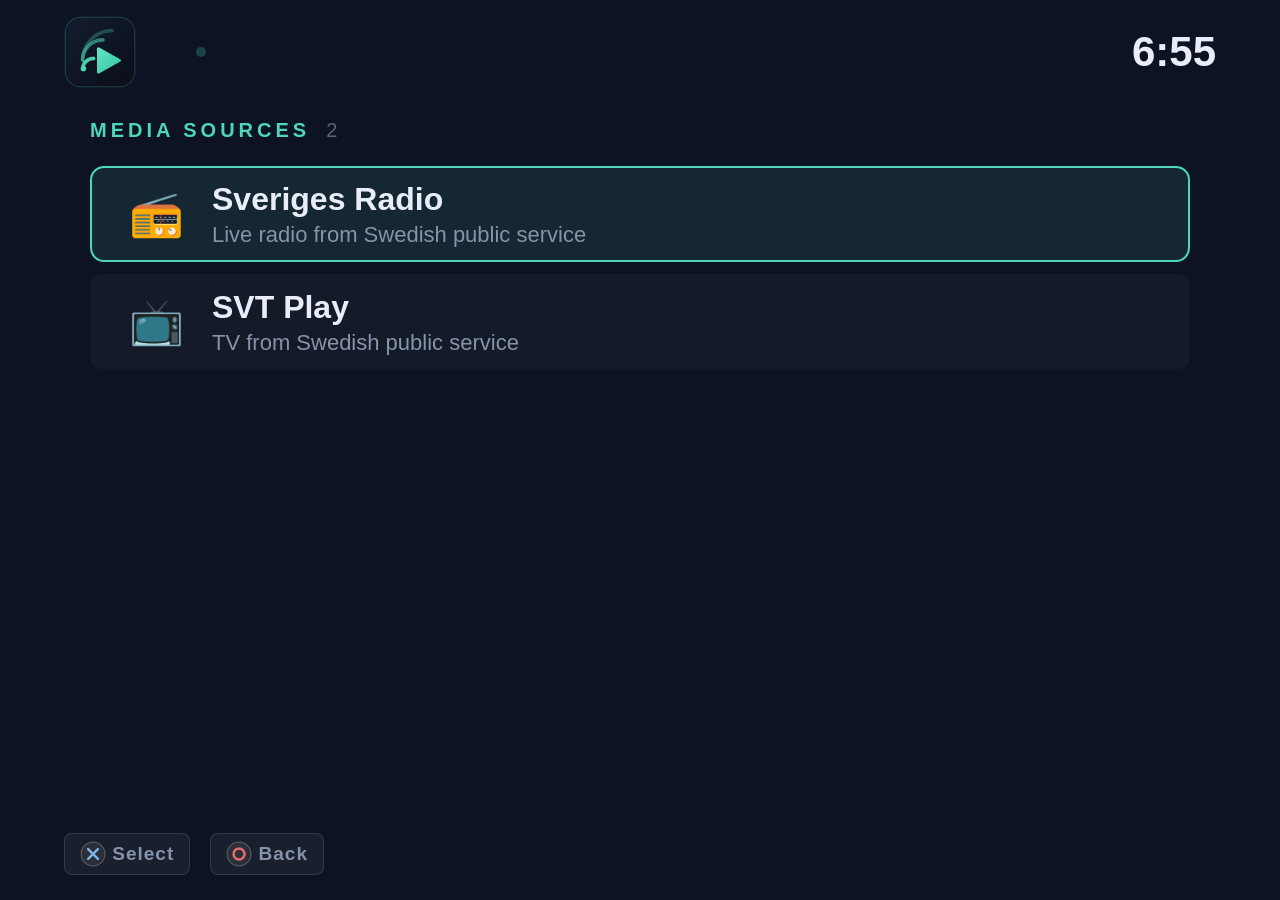
==== docs/index.html @ d9a4b1ce "add experimental webapp port" ====
<!DOCTYPE html>
<html>
  <head>
    <meta charset="utf-8"/>
    <title>JTPlay</title>
    <meta name="viewport" content="width=1920"/>
    <link rel="stylesheet" href="css/style.css"/>
  </head>
  <body>

    <!-- Video/audio element sits beneath the UI, like jtplay's frame layer. -->
    <video id="media" playsinline></video>

    <div id="shell">
      <div id="topbar">
	<img class="brand-logo" src="icons/logo.png"/>
	<span class="crumb" id="crumb"></span>
	<span class="busy" id="busy">
          <span class="busy-dot busy-dot0"></span>
          <span class="busy-dot busy-dot1"></span>
          <span class="busy-dot busy-dot2"></span>
          <span class="busy-dot busy-dot3"></span>
	</span>
	<span class="spacer"></span>
	<span class="clock" id="clock"></span>
      </div>

      <!-- ====================== Sources ====================== -->
      <div class="content" id="view-sources">
	<div id="sources" class="pane active">
          <div class="pane-head">
            <span class="eyebrow">Media sources</span>
            <span class="count" id="source-count"></span>
          </div>
          <div id="source-list" class="list"></div>
	</div>
      </div>

      <!-- ====================== Browse ======================= -->
      <div class="content" id="view-browse">
	<div id="entries" class="pane active">
          <div class="pane-head">
            <span class="eyebrow" id="browse-title"></span>
            <span class="count" id="entry-count"></span>
          </div>
          <div id="entry-list" class="list"></div>
	</div>
	<div id="details" class="pane">
          <div class="pane-head">
            <span class="eyebrow">Details</span>
          </div>
          <div class="detail-body" id="detail-body">
            <img class="detail-art" id="detail-art"/>
            <div class="detail-desc" id="detail-desc"></div>
          </div>
	</div>
      </div>

      <div id="footer">
	<span class="chip"><img class="key-icon" src="icons/cross.png"/>&nbsp;Select</span>
	<span class="chip"><img class="key-icon" src="icons/circle.png"/>&nbsp;Back</span>
      </div>
    </div>

    <!-- ====================== Watching ===================== -->

    <!-- Audio: persistent now-playing card in the middle of the screen. -->
    <div id="audio-card">
      <img class="np-art" id="np-art"/>
      <div class="np-title" id="np-title"></div>
      <div class="np-meta" id="np-meta"></div>
      <div class="np-state" id="np-state">PAUSED</div>
    </div>

    <!-- Video: auto-hiding transport bar over the frames. -->
    <div id="watch-bar">
      <img class="watch-thumb" id="watch-thumb"/>
      <div class="watch-main">
	<div class="watch-name" id="watch-name"></div>
	<div class="watch-progress" id="watch-progress">
          <div class="bar" id="watch-progress-bar"></div>
	</div>
      </div>
      <div class="watch-side">
	<div class="watch-time" id="watch-time"></div>
	<div class="watch-hints">
          <span class="chip" id="hint-seek"><img class="key-icon" src="icons/dpad.png"/>&nbsp;Seek</span>
          <span class="chip"><img class="key-icon" src="icons/cross.png"/>&nbsp;Play/Pause</span>
          <span class="chip"><img class="key-icon" src="icons/circle.png"/>&nbsp;Stop</span>
          <span class="chip"><img class="key-icon" src="icons/options.png"/>&nbsp;Info</span>
	</div>
      </div>
    </div>

    <div id="toast"></div>

    <script>window.Providers = [];</script>
    <script src="js/vendor/hls.min.js"></script>
    <script src="js/providers/sr.js"></script>
    <script src="js/providers/svtplay.js"></script>
    <script src="js/app.js"></script>
  </body>
</html>
---- docs/css/style.css ----
/*
 * Port of jtplay's rcss for the browser. Designed for a 1920x1080 context
 * viewed from the couch: large type, high contrast, generous spacing, and
 * an unmissable focus treatment. Palette is a deep blue-slate night
 * background with a sea-glass teal accent used exclusively for
 * focus/selection.
 *
 *   background   #0a0e18 / #101827
 *   panel        #ffffff07 .. #ffffff14
 *   text         #e8edf7    muted #8593ab    faint #5a6478
 *   accent       #4dd6b8 (focus / selection only)
 */

* { margin: 0; padding: 0; box-sizing: border-box; }

html, body {
  width: 100%;
  height: 100%;
  overflow: hidden;
  font-family: -apple-system, "Helvetica Neue", Arial, sans-serif;
  font-size: 26px;
  color: #e8edf7;
  background-color: #0d1322;
  cursor: none;
  user-select: none;
  -webkit-user-select: none;
}

/* Media layer beneath the UI. */
#media {
  position: absolute;
  left: 0; top: 0;
  width: 100%; height: 100%;
  background-color: #000;
  display: none;
}
body.watching #media { display: block; }
body.watching #shell { display: none; }

#shell {
  position: relative;
  display: flex;
  flex-direction: column;
  width: 100%;
  height: 100%;
}

/* ------------------------------------------------------------------ */
/* Top bar                                                            */
/* ------------------------------------------------------------------ */

#topbar {
  display: flex;
  flex-direction: row;
  align-items: center;
  height: 104px;
  padding: 0 64px;
  flex: none;
}

#topbar .brand-logo { width: 72px; height: 72px; }

#topbar .crumb {
  margin-left: 32px;
  font-size: 24px;
  color: #8593ab;
  white-space: nowrap;
  overflow: hidden;
  max-width: 1000px;
}

#topbar .spacer { flex: 1; }

#topbar .busy { display: flex; gap: 6px; margin-left: 28px; }

#topbar .clock {
  font-size: 42px;
  font-weight: bold;
  color: #e8edf7;
}

/* Busy dots: one dim dot when idle, four pulsing when working. */
.busy-dot {
  width: 10px;
  height: 10px;
  border-radius: 5px;
  background-color: #4dd6b8;
  opacity: 0.25;
}
.busy-dot1, .busy-dot2, .busy-dot3 { display: none; }
#busy.on .busy-dot1, #busy.on .busy-dot2, #busy.on .busy-dot3 { display: block; }
#busy.on .busy-dot { animation: pulse 1s infinite; }
#busy.on .busy-dot1 { animation-delay: 0.15s; }
#busy.on .busy-dot2 { animation-delay: 0.30s; }
#busy.on .busy-dot3 { animation-delay: 0.45s; }

@keyframes pulse {
  0%, 100% { opacity: 0.25; }
  50%      { opacity: 1.0; }
}

/* ------------------------------------------------------------------ */
/* Content + footer                                                   */
/* ------------------------------------------------------------------ */

.content {
  display: none;
  flex-direction: row;
  flex: 1;
  padding: 0 64px;
  overflow: hidden;
}
.content.active { display: flex; }

#footer {
  display: flex;
  flex-direction: row;
  align-items: center;
  height: 92px;
  padding: 0 64px;
  flex: none;
}

.chip {
  display: inline-flex;
  align-items: center;
  padding: 7px 15px;
  margin-right: 20px;
  font-size: 19px;
  font-weight: bold;
  letter-spacing: 1px;
  color: #8593ab;
  background-color: rgba(255,255,255,0.05);
  border: 1px solid rgba(255,255,255,0.12);
  border-radius: 8px;
  white-space: nowrap;
}

.key-icon { width: 26px; height: 26px; vertical-align: middle; }

/* ------------------------------------------------------------------ */
/* Panes and lists                                                    */
/* ------------------------------------------------------------------ */

.pane {
  display: flex;
  flex-direction: column;
  overflow: hidden;
}

.pane-head {
  display: flex;
  flex-direction: row;
  align-items: center;
  height: 52px;
  margin-bottom: 10px;
  flex: none;
}

.eyebrow {
  font-size: 20px;
  font-weight: bold;
  letter-spacing: 4px;
  text-transform: uppercase;
  color: #5a6478;
  white-space: nowrap;
  overflow: hidden;
}
.pane.active .eyebrow { color: #4dd6b8; }

.pane-head .count {
  margin-left: 16px;
  font-size: 20px;
  color: #5a6478;
}

.list {
  flex: 1;
  overflow-x: hidden;
  overflow-y: auto;
}
.list::-webkit-scrollbar { width: 8px; }
.list::-webkit-scrollbar-track { background-color: rgba(255,255,255,0.02); }
.list::-webkit-scrollbar-thumb {
  background-color: rgba(255,255,255,0.13);
  border-radius: 4px;
}

.empty {
  padding: 40px 0;
  font-size: 24px;
  color: #5a6478;
  text-align: center;
}

/* ------------------------------------------------------------------ */
/* Sources                                                            */
/* ------------------------------------------------------------------ */

#sources {
  width: 1100px;
  margin: 0 auto; /* centered inside the content strip */
}

.source-row {
  display: flex;
  flex-direction: row;
  align-items: center;
  height: 96px;
  margin-bottom: 12px;
  padding: 0 28px;
  background-color: rgba(255,255,255,0.03);
  border: 2px solid transparent;
  border-radius: 14px;
}
.source-row.selected {
  background-color: rgba(77,214,184,0.10);
  border-color: #4dd6b8;
}

.srcicon {
  width: 72px;
  font-size: 44px;
  text-align: center;
  margin-right: 20px;
  flex: none;
}

.srcinfo {
  display: flex;
  flex-direction: column;
  flex: 1;
  overflow: hidden;
}

.srcname {
  font-size: 32px;
  font-weight: bold;
  white-space: nowrap;
  overflow: hidden;
}

.srcdetail {
  margin-top: 4px;
  font-size: 22px;
  color: #8593ab;
  white-space: nowrap;
  overflow: hidden;
}

/* ------------------------------------------------------------------ */
/* Entries                                                            */
/* ------------------------------------------------------------------ */

#entries { flex: 3; margin-right: 32px; }
#details { flex: 2; }

.entry-row {
  display: flex;
  flex-direction: row;
  align-items: center;
  height: 76px;
  margin-bottom: 10px;
  padding: 0 24px;
  background-color: rgba(255,255,255,0.03);
  border: 2px solid transparent;
  border-radius: 12px;
  flex: none;
}
.entry-row.selected {
  background-color: rgba(77,214,184,0.10);
  border-color: #4dd6b8;
}

.eicon {
  width: 56px;
  font-size: 34px;
  text-align: center;
  margin-right: 18px;
  flex: none;
}

.etitle {
  flex: 1;
  font-size: 28px;
  white-space: nowrap;
  overflow: hidden;
  text-overflow: ellipsis;
}
.entry-row.folder .etitle { font-weight: bold; }

/* ------------------------------------------------------------------ */
/* Details                                                            */
/* ------------------------------------------------------------------ */

.detail-body {
  padding: 28px 32px;
  background-color: rgba(255,255,255,0.03);
  border-radius: 14px;
  overflow: hidden;
}
.detail-body.hidden { display: none; }

.detail-art {
  display: block;
  max-width: 600px;
  max-height: 600px;
  margin-bottom: 24px;
  border-radius: 12px;
}
.detail-art[src=""] { display: none; }

.detail-desc {
  font-size: 24px;
  line-height: 1.55em;
  color: #aab6cc;
  white-space: pre-line;
}

/* ------------------------------------------------------------------ */
/* Video transport bar                                                */
/* ------------------------------------------------------------------ */

#watch-bar {
  position: absolute;
  left: 0; right: 0; bottom: 0;
  display: none;
  flex-direction: row;
  align-items: center;
  padding: 36px 56px 44px 56px;
  background-color: rgba(10,14,24,0.85);
  border-top: 2px solid rgba(255,255,255,0.08);
}
body.watching.info #watch-bar { display: flex; }

.watch-thumb {
  height: 130px;
  border-radius: 10px;
  margin-right: 40px;
}
.watch-thumb[src=""] { display: none; }

.watch-main {
  display: flex;
  flex-direction: column;
  flex: 1;
  margin-right: 40px;
  overflow: hidden;
}

.watch-name {
  font-size: 40px;
  font-weight: bold;
  white-space: nowrap;
  overflow: hidden;
}

.watch-progress {
  margin-top: 16px;
  width: 100%;
  max-width: 900px;
  height: 8px;
  border-radius: 4px;
  background-color: rgba(255,255,255,0.10);
}
.watch-progress.hidden { display: none; }
.watch-progress .bar {
  width: 0;
  height: 8px;
  border-radius: 4px;
  background-color: #4dd6b8;
}

.watch-side {
  display: flex;
  flex-direction: column;
  align-items: flex-end;
  flex: none;
}

.watch-time { font-size: 30px; }

.watch-hints { margin-top: 18px; white-space: nowrap; }
.watch-hints .chip {
  margin-right: 0;
  margin-left: 14px;
  color: #aab6cc;
}
.watch-hints .chip.hidden { display: none; }

/* ------------------------------------------------------------------ */
/* Audio now-playing card                                             */
/* ------------------------------------------------------------------ */

#audio-card {
  position: absolute;
  left: 50%; top: 50%;
  transform: translate(-50%, -50%);
  width: 900px;
  padding: 56px 64px;
  display: none;
  flex-direction: column;
  align-items: center;
  background-color: rgba(16,24,39,0.95);
  border: 2px solid rgba(255,255,255,0.08);
  border-radius: 22px;
}
body.watching.audio #audio-card { display: flex; }

.np-art {
  width: 320px;
  height: 320px;
  object-fit: cover;
  border-radius: 16px;
  margin-bottom: 32px;
}
.np-art[src=""] { display: none; }

.np-title {
  font-size: 40px;
  font-weight: bold;
  text-align: center;
}

.np-meta {
  margin-top: 12px;
  font-size: 24px;
  color: #8593ab;
  text-align: center;
}

.np-state {
  display: none;
  margin-top: 24px;
  font-size: 22px;
  font-weight: bold;
  letter-spacing: 4px;
  color: #4dd6b8;
}
body.paused .np-state { display: block; }

/* ------------------------------------------------------------------ */
/* Toast                                                              */
/* ------------------------------------------------------------------ */

#toast {
  position: absolute;
  left: 50%; bottom: 130px;
  transform: translateX(-50%);
  display: none;
  padding: 16px 32px;
  font-size: 24px;
  background-color: rgba(16,24,39,0.95);
  border: 2px solid rgba(255,255,255,0.12);
  border-radius: 12px;
}
#toast.on { display: block; }
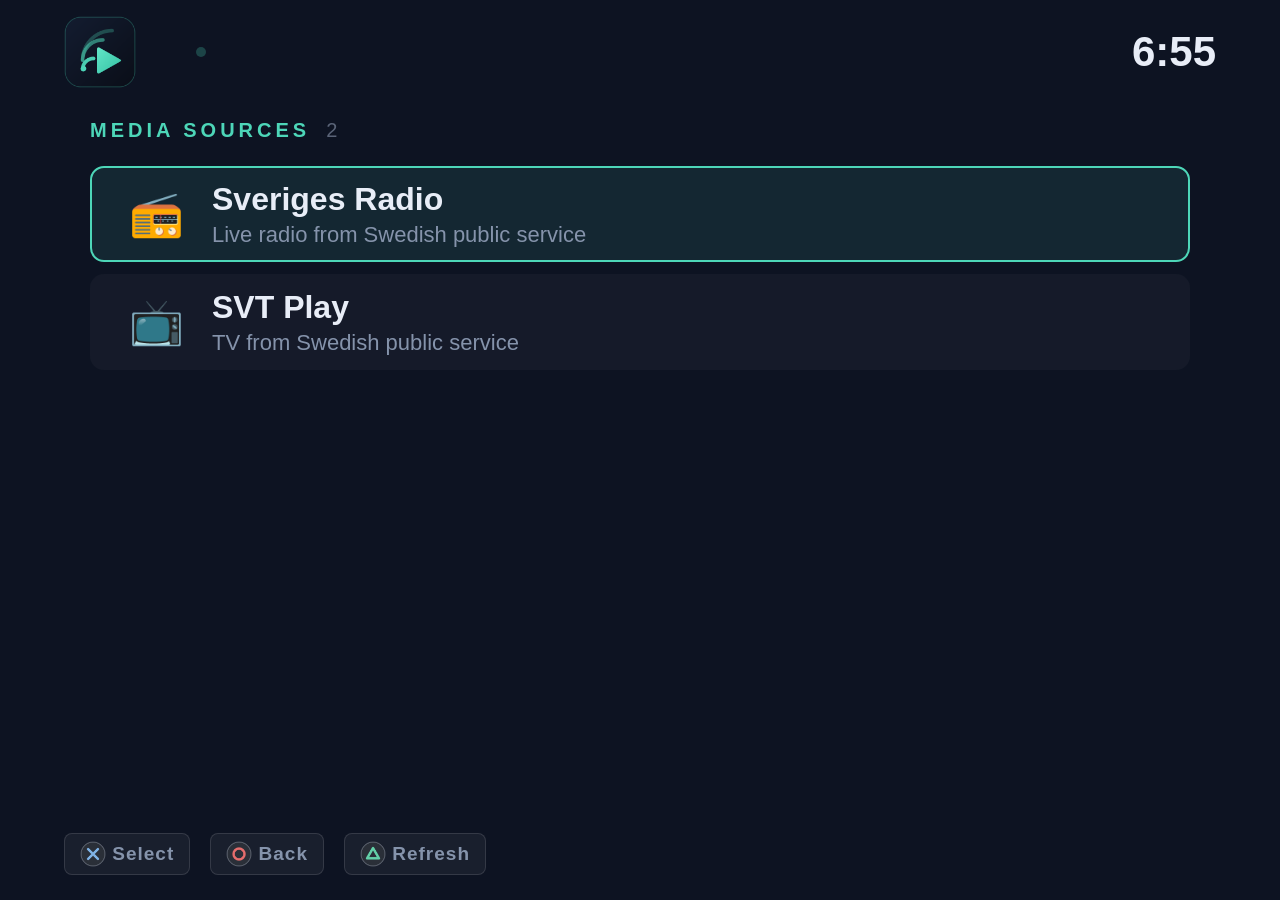
==== commit cc7bc9d2: "cosmetics" ====
--- a/docs/index.html
+++ b/docs/index.html
@@ -59,6 +59,7 @@
       <div id="footer">
 	<span class="chip"><img class="key-icon" src="icons/cross.png"/>&nbsp;Select</span>
 	<span class="chip"><img class="key-icon" src="icons/circle.png"/>&nbsp;Back</span>
+	<span class="chip" id="hint-refresh"><img class="key-icon" src="icons/triangle.png"/>&nbsp;Refresh</span>
       </div>
     </div>
 
@@ -93,11 +94,7 @@
     </div>
 
     <div id="toast"></div>
-
-    <script>window.Providers = [];</script>
-    <script src="js/vendor/hls.min.js"></script>
-    <script src="js/providers/sr.js"></script>
-    <script src="js/providers/svtplay.js"></script>
+    <script src="js/plugins.js"></script>
     <script src="js/app.js"></script>
   </body>
 </html>
--- a/docs/css/style.css
+++ b/docs/css/style.css
@@ -136,6 +136,8 @@
   white-space: nowrap;
 }
 
+.chip.hidden { display: none; }
+
 .key-icon { width: 26px; height: 26px; vertical-align: middle; }
 
 /* ------------------------------------------------------------------ */
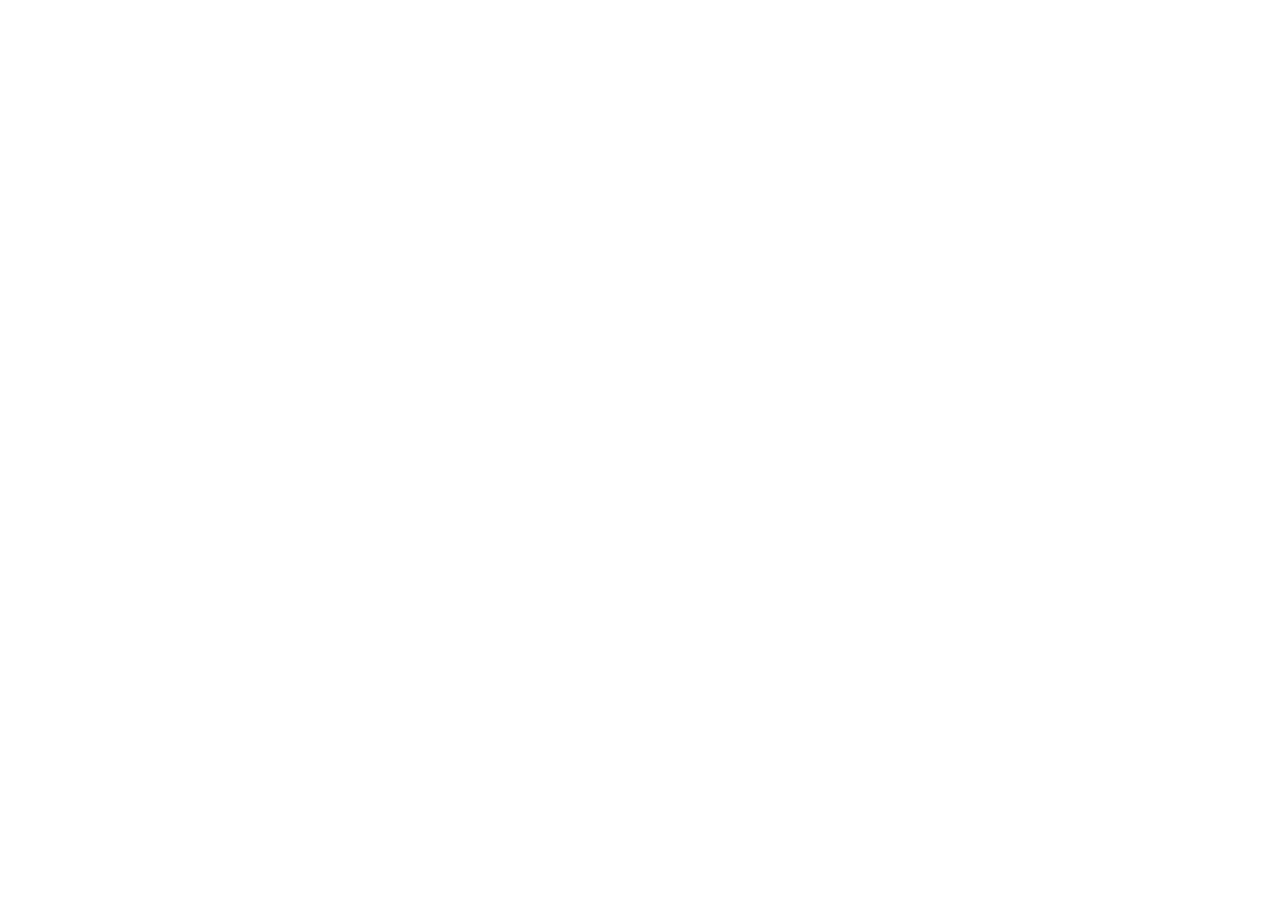
==== commit 976002a7: "redirect from remote hosting platform to local host" ====
--- a/docs/index.html
+++ b/docs/index.html
@@ -1,100 +1,34 @@
 <!DOCTYPE html>
-<html>
+<html lang="en">
   <head>
-    <meta charset="utf-8"/>
+    <meta charset="UTF-8">
     <title>JTPlay</title>
-    <meta name="viewport" content="width=1920"/>
-    <link rel="stylesheet" href="css/style.css"/>
   </head>
   <body>
+    <script>
+      (async () => {
+	  const controller = new AbortController();
+	  try {
+              fetch(
+		  "http://127.0.0.1:9021/user/app/BREW10003/jtplay-srv.elf",
+		  {
+		      method: "GET",
+		      mode: "cors",
+		      signal: controller.signal,
+		      cache: "no-store"
+		  }
+              ).catch(() => {
+		  // Ignore request/CORS/network errors.
+              });
 
-    <!-- Video/audio element sits beneath the UI, like jtplay's frame layer. -->
-    <video id="media" playsinline></video>
-
-    <div id="shell">
-      <div id="topbar">
-	<img class="brand-logo" src="icons/logo.png"/>
-	<span class="crumb" id="crumb"></span>
-	<span class="busy" id="busy">
-          <span class="busy-dot busy-dot0"></span>
-          <span class="busy-dot busy-dot1"></span>
-          <span class="busy-dot busy-dot2"></span>
-          <span class="busy-dot busy-dot3"></span>
-	</span>
-	<span class="spacer"></span>
-	<span class="clock" id="clock"></span>
-      </div>
-
-      <!-- ====================== Sources ====================== -->
-      <div class="content" id="view-sources">
-	<div id="sources" class="pane active">
-          <div class="pane-head">
-            <span class="eyebrow">Media sources</span>
-            <span class="count" id="source-count"></span>
-          </div>
-          <div id="source-list" class="list"></div>
-	</div>
-      </div>
-
-      <!-- ====================== Browse ======================= -->
-      <div class="content" id="view-browse">
-	<div id="entries" class="pane active">
-          <div class="pane-head">
-            <span class="eyebrow" id="browse-title"></span>
-            <span class="count" id="entry-count"></span>
-          </div>
-          <div id="entry-list" class="list"></div>
-	</div>
-	<div id="details" class="pane">
-          <div class="pane-head">
-            <span class="eyebrow">Details</span>
-          </div>
-          <div class="detail-body" id="detail-body">
-            <img class="detail-art" id="detail-art"/>
-            <div class="detail-desc" id="detail-desc"></div>
-          </div>
-	</div>
-      </div>
-
-      <div id="footer">
-	<span class="chip"><img class="key-icon" src="icons/cross.png"/>&nbsp;Select</span>
-	<span class="chip"><img class="key-icon" src="icons/circle.png"/>&nbsp;Back</span>
-	<span class="chip" id="hint-refresh"><img class="key-icon" src="icons/triangle.png"/>&nbsp;Refresh</span>
-      </div>
-    </div>
-
-    <!-- ====================== Watching ===================== -->
-
-    <!-- Audio: persistent now-playing card in the middle of the screen. -->
-    <div id="audio-card">
-      <img class="np-art" id="np-art"/>
-      <div class="np-title" id="np-title"></div>
-      <div class="np-meta" id="np-meta"></div>
-      <div class="np-state" id="np-state">PAUSED</div>
-    </div>
-
-    <!-- Video: auto-hiding transport bar over the frames. -->
-    <div id="watch-bar">
-      <img class="watch-thumb" id="watch-thumb"/>
-      <div class="watch-main">
-	<div class="watch-name" id="watch-name"></div>
-	<div class="watch-progress" id="watch-progress">
-          <div class="bar" id="watch-progress-bar"></div>
-	</div>
-      </div>
-      <div class="watch-side">
-	<div class="watch-time" id="watch-time"></div>
-	<div class="watch-hints">
-          <span class="chip" id="hint-seek"><img class="key-icon" src="icons/dpad.png"/>&nbsp;Seek</span>
-          <span class="chip"><img class="key-icon" src="icons/cross.png"/>&nbsp;Play/Pause</span>
-          <span class="chip"><img class="key-icon" src="icons/circle.png"/>&nbsp;Stop</span>
-          <span class="chip"><img class="key-icon" src="icons/options.png"/>&nbsp;Info</span>
-	</div>
-      </div>
-    </div>
-
-    <div id="toast"></div>
-    <script src="js/plugins.js"></script>
-    <script src="js/app.js"></script>
+              // Wait 1 second, then abort the request.
+              await new Promise(resolve => setTimeout(resolve, 2000));
+              controller.abort();
+	  } finally {
+              window.location.href = "http://127.0.0.1:8088";
+	  }
+      })();
+    </script>
   </body>
 </html>
+
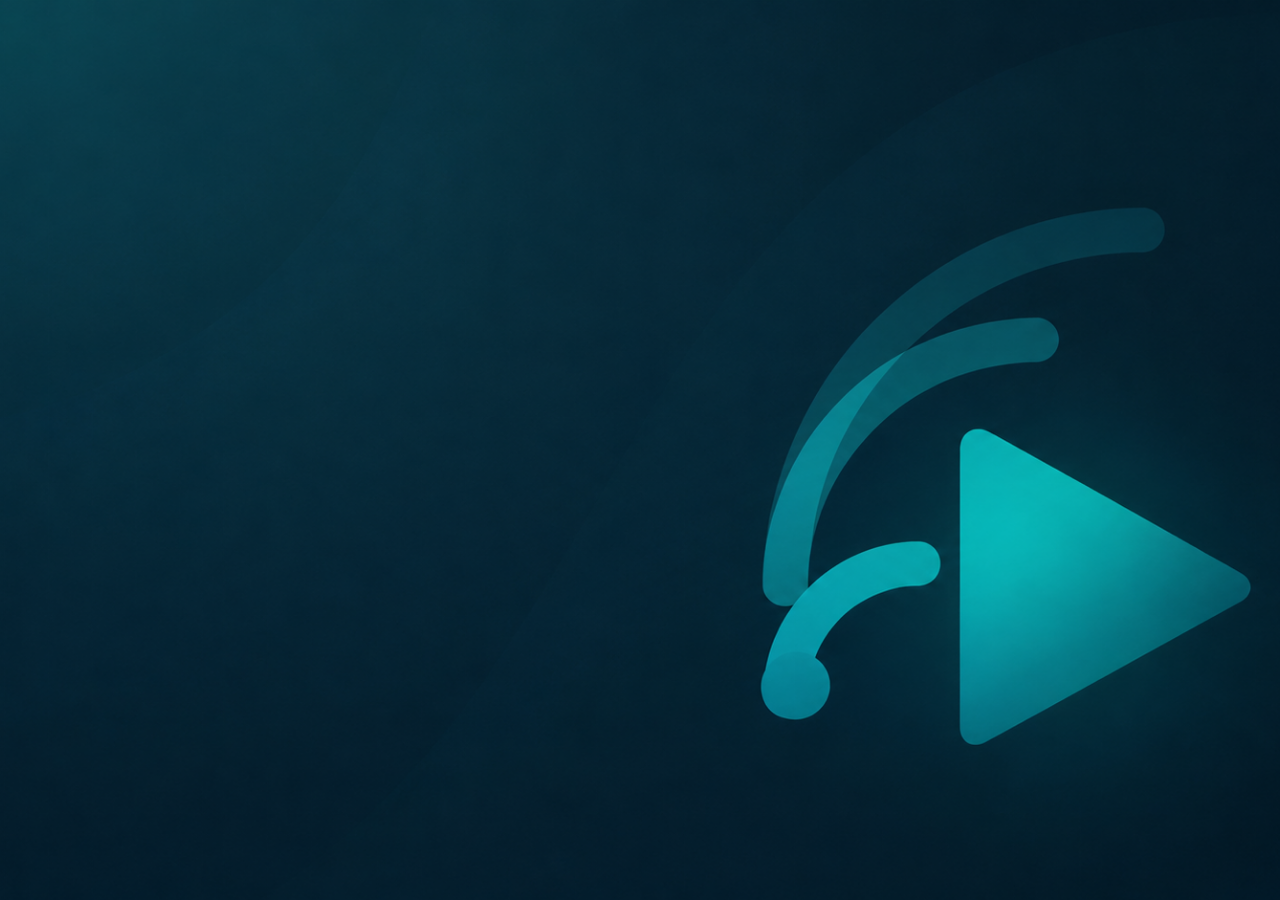
==== commit b262f144: "cosmetics" ====
--- a/docs/index.html
+++ b/docs/index.html
@@ -3,6 +3,15 @@
   <head>
     <meta charset="UTF-8">
     <title>JTPlay</title>
+    <style>
+      body {
+	  background-image: url("pic1.png");
+	  background-size: cover;
+	  background-position: center;
+	  background-repeat: no-repeat;
+	  background-attachment: fixed;
+      }
+    </style>
   </head>
   <body>
     <script>
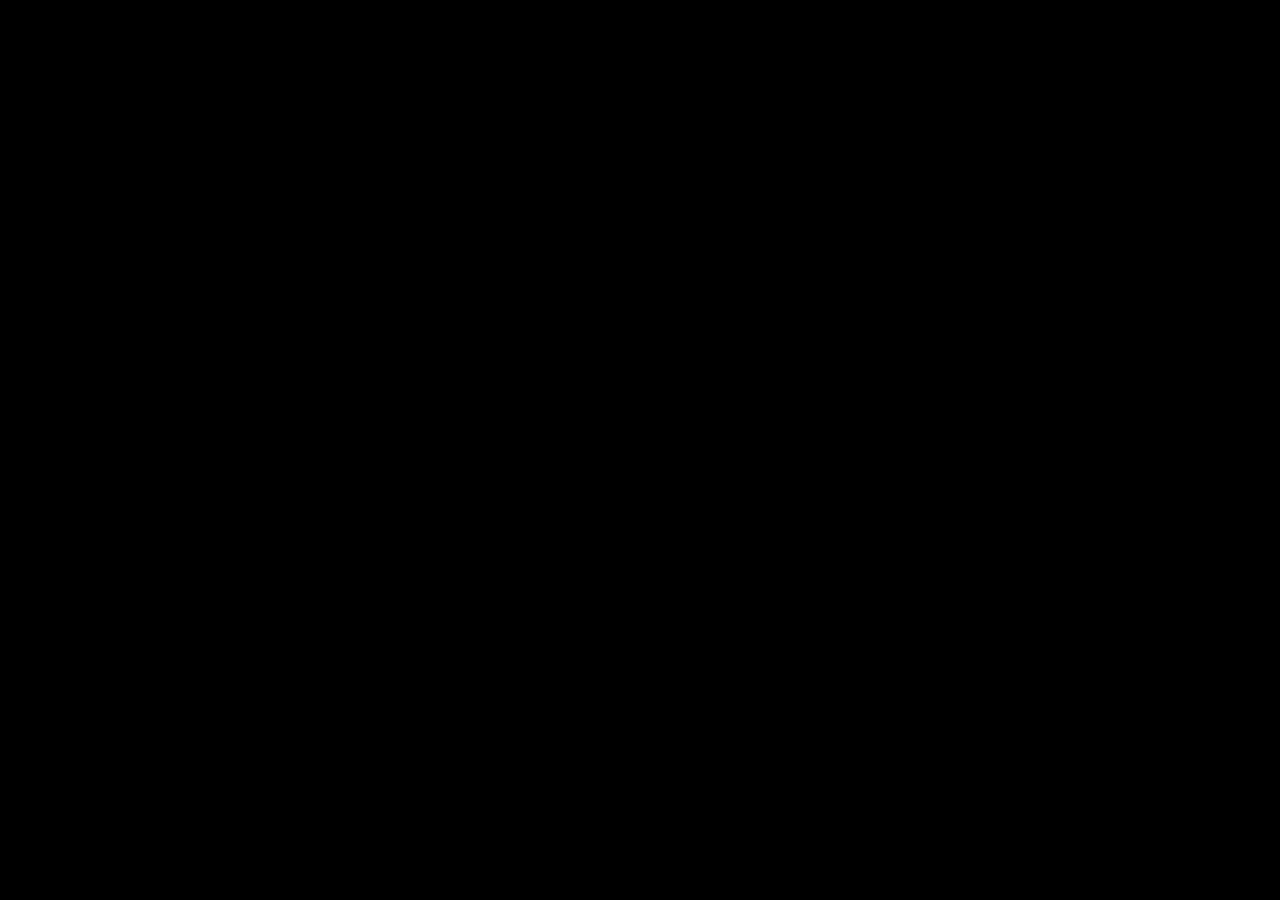
==== commit d1a1ae20: "cosmetics" ====
--- a/docs/index.html
+++ b/docs/index.html
@@ -2,10 +2,10 @@
 <html lang="en">
   <head>
     <meta charset="UTF-8">
-    <title>JTPlay</title>
+    <title>JT Play</title>
     <style>
       body {
-	  background-image: url("pic1.png");
+	  background-color: black;
 	  background-size: cover;
 	  background-position: center;
 	  background-repeat: no-repeat;
@@ -18,18 +18,14 @@
       (async () => {
 	  const controller = new AbortController();
 	  try {
-              fetch(
-		  "http://127.0.0.1:9021/user/app/BREW10003/jtplay-srv.elf",
-		  {
-		      method: "GET",
-		      mode: "cors",
-		      signal: controller.signal,
-		      cache: "no-store"
-		  }
-              ).catch(() => {
+              fetch("http://127.0.0.1:9021/user/app/BREW10003/jtplay-srv.elf", {
+		  method: "GET",
+		  mode: "cors",
+		  signal: controller.signal,
+		  cache: "no-store"
+	      }).catch(() => {
 		  // Ignore request/CORS/network errors.
-              });
-
+	      });
               // Wait 1 second, then abort the request.
               await new Promise(resolve => setTimeout(resolve, 2000));
               controller.abort();
